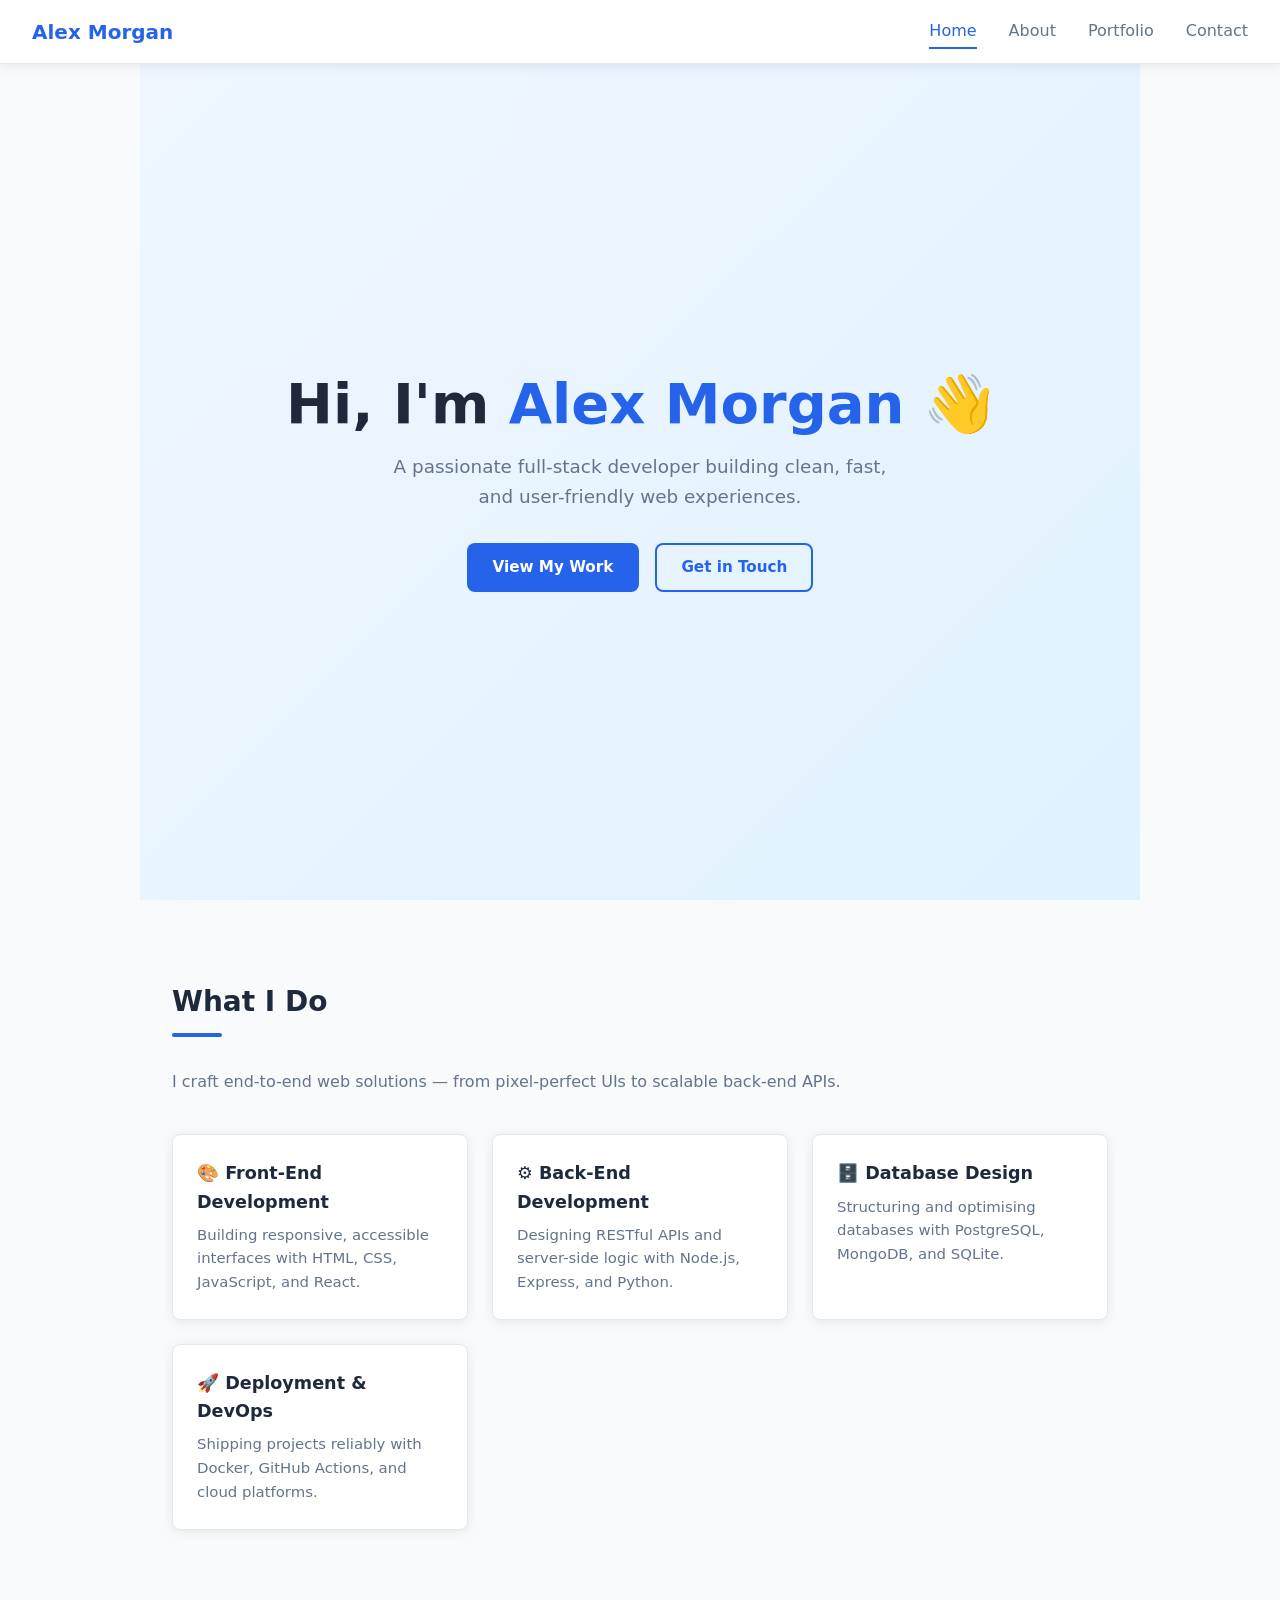
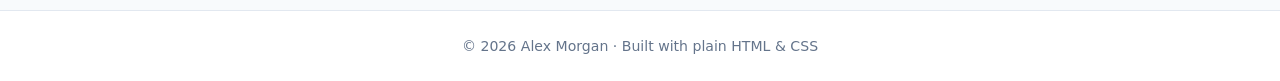
==== index.html @ 60ac7764 "first commit" ====
<!DOCTYPE html>
<html lang="en">

<head>
    <meta charset="UTF-8" />
    <meta name="viewport" content="width=device-width, initial-scale=1.0" />
    <title>Alex Morgan — Portfolio</title>
    <link rel="stylesheet" href="styles.css" />
</head>

<body>

    <!-- NAV -->
    <nav>
        <span class="logo">Alex Morgan</span>
        <a href="index.html" class="active">Home</a>
        <a href="about.html">About</a>
        <a href="portfolio.html">Portfolio</a>
        <a href="contact.html">Contact</a>
    </nav>

    <!-- HERO -->
    <section class="hero">
        <h1>Hi, I'm <span>Alex Morgan</span> 👋</h1>
        <p>A passionate full-stack developer building clean, fast, and user-friendly web experiences.</p>
        <div class="btn-group">
            <a href="portfolio.html" class="btn btn-primary">View My Work</a>
            <a href="contact.html" class="btn btn-outline">Get in Touch</a>
        </div>
    </section>

    <!-- WHAT I DO -->
    <section>
        <h2>What I Do</h2>
        <div class="divider"></div>
        <p class="section-sub">I craft end-to-end web solutions — from pixel-perfect UIs to scalable back-end APIs.</p>

        <div class="card-grid">
            <div class="card">
                <h3>🎨 Front-End Development</h3>
                <p>Building responsive, accessible interfaces with HTML, CSS, JavaScript, and React.</p>
            </div>
            <div class="card">
                <h3>⚙️ Back-End Development</h3>
                <p>Designing RESTful APIs and server-side logic with Node.js, Express, and Python.</p>
            </div>
            <div class="card">
                <h3>🗄️ Database Design</h3>
                <p>Structuring and optimising databases with PostgreSQL, MongoDB, and SQLite.</p>
            </div>
            <div class="card">
                <h3>🚀 Deployment & DevOps</h3>
                <p>Shipping projects reliably with Docker, GitHub Actions, and cloud platforms.</p>
            </div>
        </div>
    </section>

    <!-- FOOTER -->
    <footer>
        <p>© 2026 Alex Morgan · Built with plain HTML &amp; CSS</p>
    </footer>

</body>

</html>
---- styles.css ----
/* ===== RESET & BASE ===== */
*,
*::before,
*::after {
  box-sizing: border-box;
  margin: 0;
  padding: 0;
}

:root {
  --primary: #2563eb;
  --primary-dark: #1d4ed8;
  --accent: #f59e0b;
  --bg: #f8fafc;
  --surface: #ffffff;
  --text: #1e293b;
  --muted: #64748b;
  --border: #e2e8f0;
  --radius: 0.5rem;
  --shadow: 0 2px 12px rgba(0, 0, 0, 0.08);
  --nav-h: 64px;
}

html {
  scroll-behavior: smooth;
}

body {
  font-family:
    "Segoe UI",
    system-ui,
    -apple-system,
    sans-serif;
  background: var(--bg);
  color: var(--text);
  line-height: 1.6;
}

a {
  color: var(--primary);
  text-decoration: none;
}
a:hover {
  text-decoration: underline;
}

img {
  max-width: 100%;
  display: block;
}

/* ===== NAV ===== */
nav {
  position: sticky;
  top: 0;
  z-index: 100;
  height: var(--nav-h);
  background: var(--surface);
  border-bottom: 1px solid var(--border);
  box-shadow: var(--shadow);
  display: flex;
  align-items: center;
  padding: 0 2rem;
  gap: 2rem;
}

nav .logo {
  font-size: 1.25rem;
  font-weight: 700;
  color: var(--primary);
  margin-right: auto;
}

nav a {
  font-weight: 500;
  color: var(--muted);
  transition: color 0.2s;
  padding: 0.25rem 0;
  border-bottom: 2px solid transparent;
}

nav a:hover,
nav a.active {
  color: var(--primary);
  border-bottom-color: var(--primary);
  text-decoration: none;
}

/* ===== HERO ===== */
.hero {
  min-height: calc(100vh - var(--nav-h));
  display: flex;
  flex-direction: column;
  justify-content: center;
  align-items: center;
  text-align: center;
  padding: 4rem 2rem;
  background: linear-gradient(135deg, #eff6ff 0%, #e0f2fe 100%);
}

.hero h1 {
  font-size: clamp(2rem, 5vw, 3.5rem);
  font-weight: 800;
  line-height: 1.15;
  color: var(--text);
}

.hero h1 span {
  color: var(--primary);
}

.hero p {
  margin-top: 1rem;
  font-size: 1.15rem;
  color: var(--muted);
  max-width: 520px;
}

.hero .btn-group {
  margin-top: 2rem;
  display: flex;
  gap: 1rem;
  flex-wrap: wrap;
  justify-content: center;
}

/* ===== BUTTONS ===== */
.btn {
  display: inline-block;
  padding: 0.65rem 1.5rem;
  border-radius: var(--radius);
  font-weight: 600;
  font-size: 0.95rem;
  transition:
    background 0.2s,
    transform 0.1s;
  cursor: pointer;
  border: 2px solid transparent;
}

.btn-primary {
  background: var(--primary);
  color: #fff;
}
.btn-primary:hover {
  background: var(--primary-dark);
  text-decoration: none;
  transform: translateY(-1px);
}

.btn-outline {
  background: transparent;
  border-color: var(--primary);
  color: var(--primary);
}
.btn-outline:hover {
  background: var(--primary);
  color: #fff;
  text-decoration: none;
  transform: translateY(-1px);
}

/* ===== SECTION ===== */
section {
  padding: 5rem 2rem;
  max-width: 1000px;
  margin: 0 auto;
}

section h2 {
  font-size: 1.75rem;
  font-weight: 700;
  margin-bottom: 0.5rem;
}

.section-sub {
  color: var(--muted);
  margin-bottom: 2.5rem;
}

.divider {
  width: 50px;
  height: 4px;
  background: var(--primary);
  border-radius: 2px;
  margin: 0.5rem 0 2rem;
}

/* ===== CARDS ===== */
.card-grid {
  display: grid;
  grid-template-columns: repeat(auto-fill, minmax(260px, 1fr));
  gap: 1.5rem;
}

.card {
  background: var(--surface);
  border: 1px solid var(--border);
  border-radius: var(--radius);
  padding: 1.5rem;
  box-shadow: var(--shadow);
  transition:
    transform 0.2s,
    box-shadow 0.2s;
}

.card:hover {
  transform: translateY(-4px);
  box-shadow: 0 8px 24px rgba(0, 0, 0, 0.12);
}

.card h3 {
  margin-bottom: 0.5rem;
  font-size: 1.1rem;
}

.card p {
  color: var(--muted);
  font-size: 0.93rem;
}

.card .tags {
  margin-top: 1rem;
  display: flex;
  flex-wrap: wrap;
  gap: 0.4rem;
}

.tag {
  background: #eff6ff;
  color: var(--primary);
  font-size: 0.78rem;
  font-weight: 600;
  padding: 0.2rem 0.6rem;
  border-radius: 999px;
}

/* ===== SKILLS ===== */
.skills-grid {
  display: grid;
  grid-template-columns: repeat(auto-fill, minmax(160px, 1fr));
  gap: 1rem;
}

.skill-item {
  background: var(--surface);
  border: 1px solid var(--border);
  border-radius: var(--radius);
  padding: 1rem;
  text-align: center;
  font-weight: 600;
  font-size: 0.93rem;
  box-shadow: var(--shadow);
}

/* ===== TIMELINE (About) ===== */
.timeline {
  list-style: none;
  position: relative;
  padding-left: 1.5rem;
}
.timeline::before {
  content: "";
  position: absolute;
  left: 0;
  top: 0;
  bottom: 0;
  width: 2px;
  background: var(--border);
}

.timeline li {
  position: relative;
  padding: 0 0 2rem 1.5rem;
}

.timeline li::before {
  content: "";
  position: absolute;
  left: -5px;
  top: 6px;
  width: 12px;
  height: 12px;
  border-radius: 50%;
  background: var(--primary);
  border: 2px solid var(--surface);
  box-shadow: 0 0 0 2px var(--primary);
}

.timeline li h4 {
  font-size: 1rem;
  font-weight: 700;
}
.timeline li span {
  color: var(--muted);
  font-size: 0.87rem;
}
.timeline li p {
  margin-top: 0.4rem;
  color: var(--muted);
  font-size: 0.93rem;
}

/* ===== CONTACT FORM ===== */
.contact-grid {
  display: grid;
  grid-template-columns: 1fr 1fr;
  gap: 3rem;
  align-items: start;
}

@media (max-width: 640px) {
  .contact-grid {
    grid-template-columns: 1fr;
  }
}

.contact-info h3 {
  font-size: 1.1rem;
  margin-bottom: 0.5rem;
}
.contact-info p {
  color: var(--muted);
  margin-bottom: 1.5rem;
}

.contact-item {
  display: flex;
  align-items: center;
  gap: 0.75rem;
  margin-bottom: 1rem;
  color: var(--muted);
}

.contact-item .icon {
  width: 36px;
  height: 36px;
  border-radius: 50%;
  background: #eff6ff;
  display: flex;
  align-items: center;
  justify-content: center;
  font-size: 1rem;
  flex-shrink: 0;
}

form {
  display: flex;
  flex-direction: column;
  gap: 1rem;
}

form label {
  font-size: 0.88rem;
  font-weight: 600;
  margin-bottom: 0.25rem;
  display: block;
}

form input,
form textarea {
  width: 100%;
  padding: 0.6rem 0.85rem;
  border: 1px solid var(--border);
  border-radius: var(--radius);
  font-size: 0.95rem;
  font-family: inherit;
  background: var(--surface);
  color: var(--text);
  transition:
    border-color 0.2s,
    box-shadow 0.2s;
}

form input:focus,
form textarea:focus {
  outline: none;
  border-color: var(--primary);
  box-shadow: 0 0 0 3px rgba(37, 99, 235, 0.15);
}

form textarea {
  resize: vertical;
  min-height: 130px;
}

/* ===== FOOTER ===== */
footer {
  text-align: center;
  padding: 1.5rem;
  border-top: 1px solid var(--border);
  color: var(--muted);
  font-size: 0.88rem;
  background: var(--surface);
}
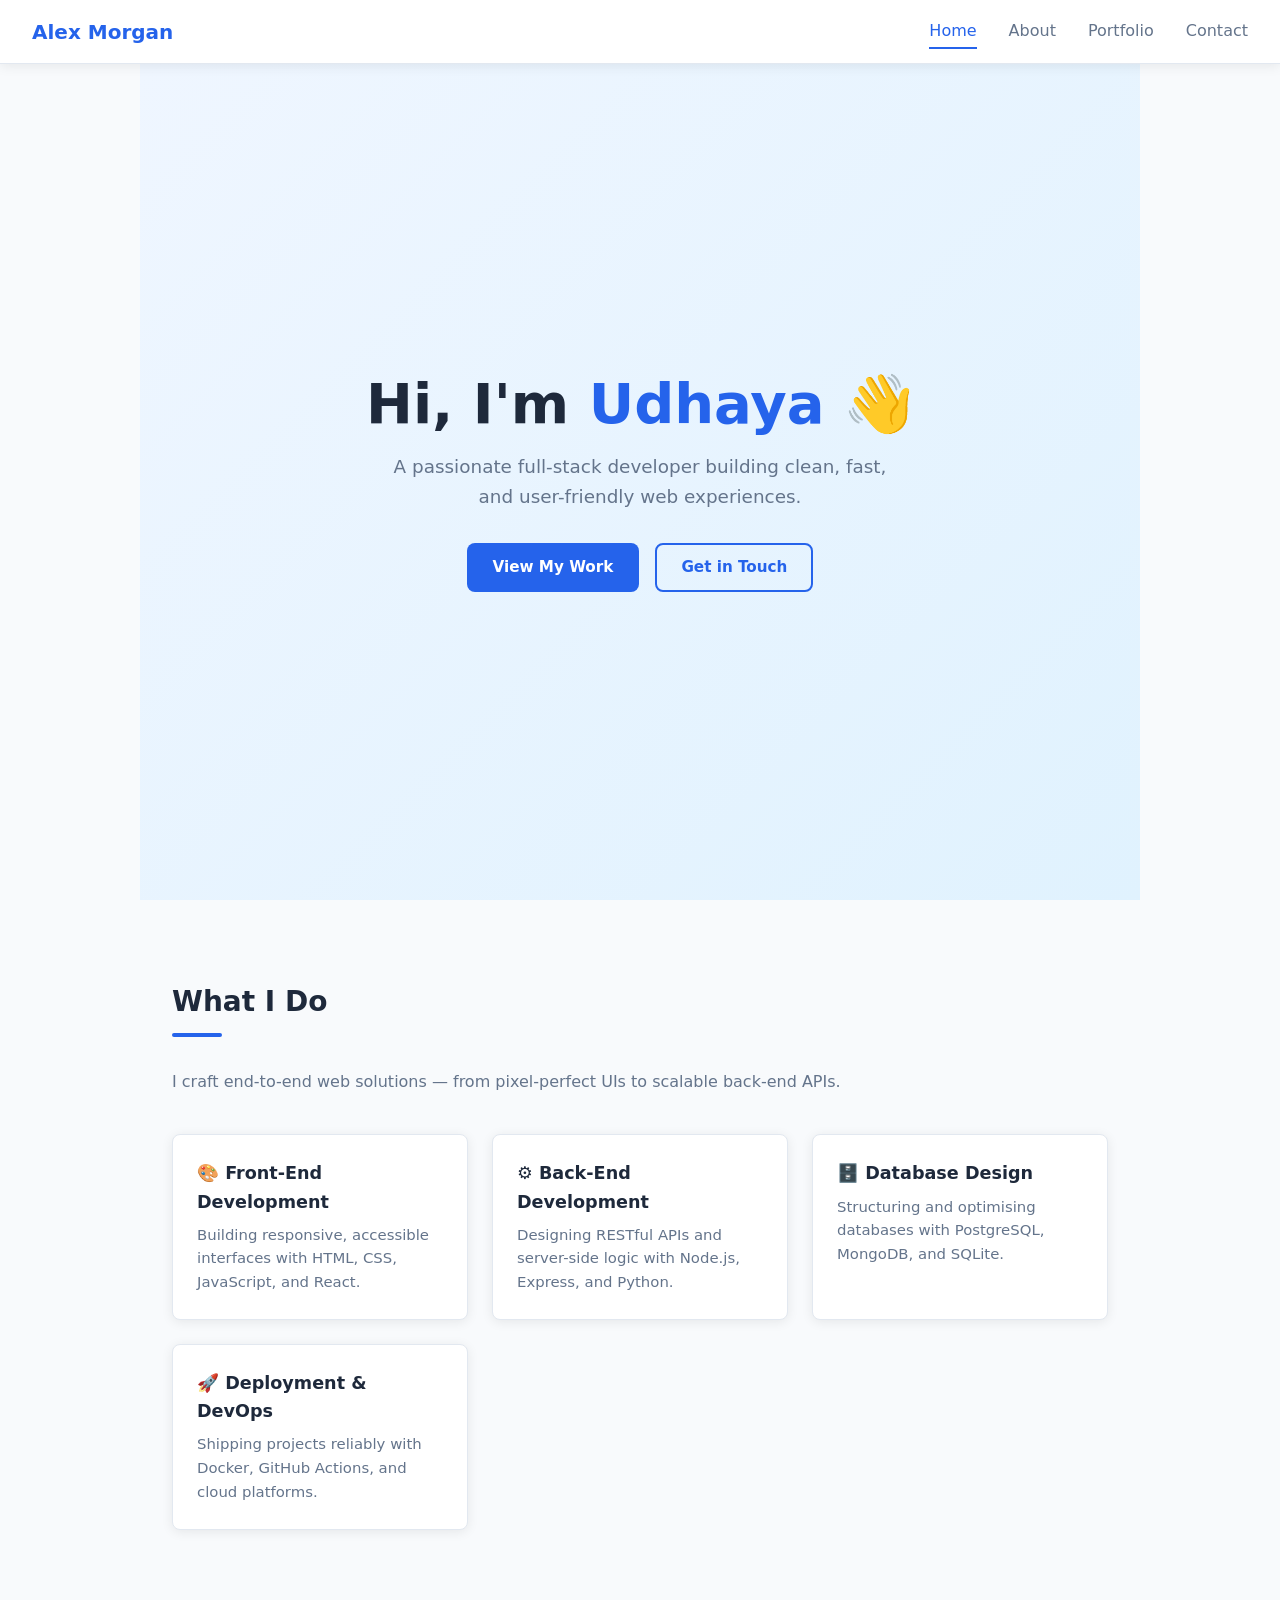
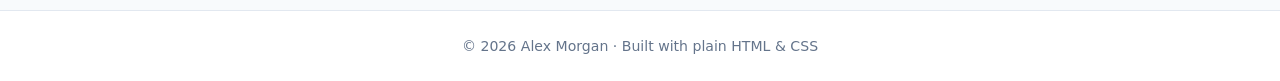
==== commit 6328b278: "Update hero section to reflect name change from Alex Morgan to Udhaya" ====
--- a/index.html
+++ b/index.html
@@ -19,9 +19,9 @@
         <a href="contact.html">Contact</a>
     </nav>
 
-    <!-- HERO -->
+    <!-- HERO --> 
     <section class="hero">
-        <h1>Hi, I'm <span>Alex Morgan</span> 👋</h1>
+        <h1>Hi, I'm <span>Udhaya</span> 👋</h1>
         <p>A passionate full-stack developer building clean, fast, and user-friendly web experiences.</p>
         <div class="btn-group">
             <a href="portfolio.html" class="btn btn-primary">View My Work</a>
